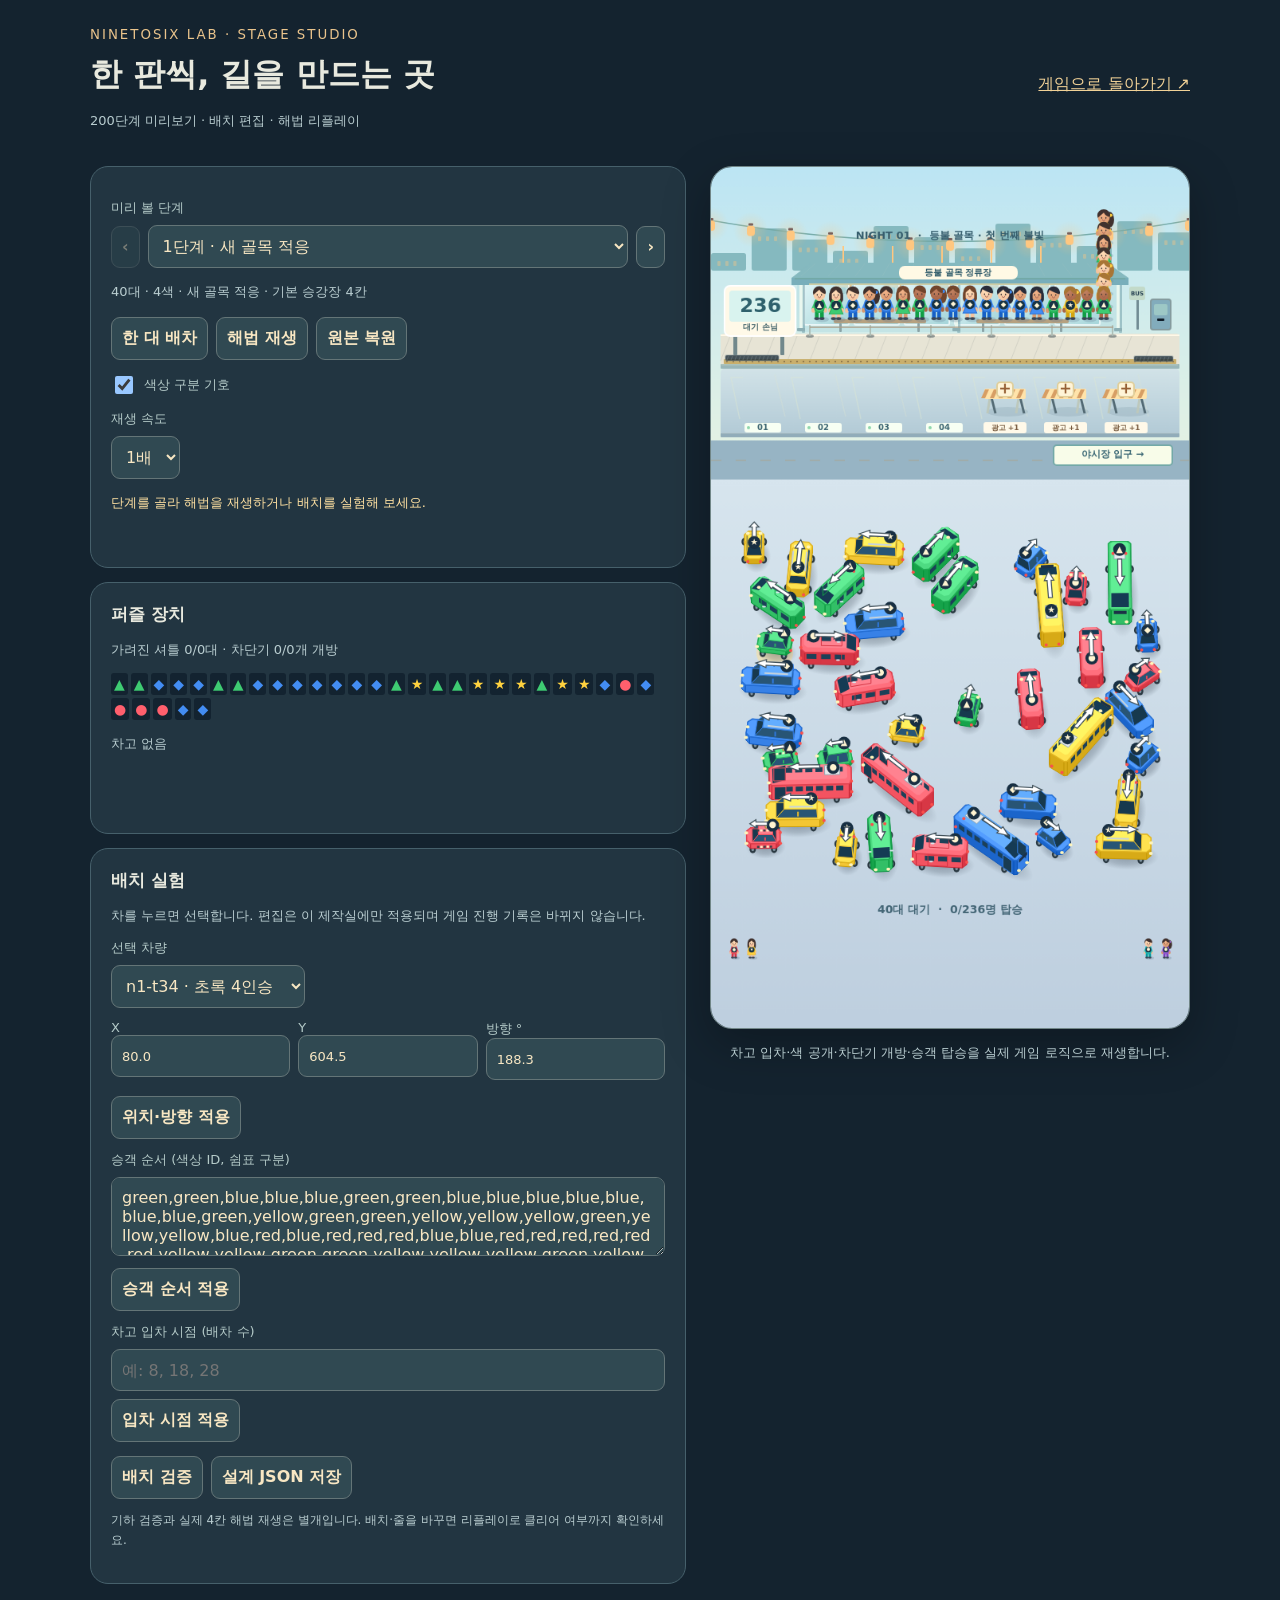
==== studio.html @ f146aacd "Release v55: paid undo and remove free guide" ====
<!doctype html><html lang="ko"><head><meta charset="utf-8"><meta name="viewport" content="width=device-width,initial-scale=1"><title>셔틀 제작실 · 200단계 미리보기</title><link rel="stylesheet" href="./studio.css?v=55"></head><body>
<header><div><small>NINETOSIX LAB · STAGE STUDIO</small><h1>한 판씩, 길을 만드는 곳</h1><p>200단계 미리보기 · 배치 편집 · 해법 리플레이</p></div><a href="./">게임으로 돌아가기 ↗</a></header>
<main><section class="controls"><div class="card"><label for="level">미리 볼 단계</label><div class="row"><button id="previous" aria-label="이전 단계">‹</button><select id="level"></select><button id="next" aria-label="다음 단계">›</button></div><p id="profile"></p><div class="row"><button id="step">한 대 배차</button><button id="auto">해법 재생</button><button id="reset">원본 복원</button></div><label class="check"><input id="assist" type="checkbox" checked> 색상 구분 기호</label><label for="speed">재생 속도</label><select id="speed"><option value="1">1배</option><option value="2">2배</option><option value="4">4배</option></select><p id="status" role="status" aria-live="polite"></p></div>
<div class="card"><h2>퍼즐 장치</h2><p id="devices"></p><div id="queue" aria-label="대기열 미리보기"></div><p id="garage"></p><div id="events" role="log" aria-label="최근 게임 이벤트"></div></div>
<div class="card"><h2>배치 실험</h2><p>차를 누르면 선택합니다. 편집은 이 제작실에만 적용되며 게임 진행 기록은 바뀌지 않습니다.</p><label for="car">선택 차량</label><select id="car"></select><div class="fields"><label>X<input id="x" type="number" step="1"></label><label>Y<input id="y" type="number" step="1"></label><label>방향 °<input id="angle" type="number" step="1"></label></div><button id="apply-car">위치·방향 적용</button><label for="queue-edit">승객 순서 (색상 ID, 쉼표 구분)</label><textarea id="queue-edit" rows="3" spellcheck="false"></textarea><button id="apply-queue">승객 순서 적용</button><label for="triggers">차고 입차 시점 (배차 수)</label><input id="triggers" placeholder="예: 8, 18, 28"><button id="apply-garage">입차 시점 적용</button><div class="row"><button id="validate">배치 검증</button><button id="export">설계 JSON 저장</button></div><p class="note">기하 검증과 실제 4칸 해법 재생은 별개입니다. 배치·줄을 바꾸면 리플레이로 클리어 여부까지 확인하세요.</p></div></section>
<section class="preview"><canvas id="scene" width="600" height="1080" aria-label="스테이지 미리보기"></canvas><p>차고 입차·색 공개·차단기 개방·승객 탑승을 실제 게임 로직으로 재생합니다.</p></section></main><script type="module" src="./studio.js?v=55"></script></body></html>
---- studio.css ----
:root{color-scheme:dark;font-family:system-ui,sans-serif;background:#14232f;color:#e8e9de}*{box-sizing:border-box}body{margin:0;padding:24px}header{max-width:1100px;margin:0 auto 22px;display:flex;justify-content:space-between;align-items:center;gap:20px}header small{color:#eac48c;letter-spacing:2px}h1{font-size:clamp(22px,4vw,32px);margin:10px 0}p{color:#b9cdd0;line-height:1.65;font-size:13px}a{color:#f2d297;white-space:nowrap}main{max-width:1100px;margin:auto;display:grid;grid-template-columns:1fr 480px;gap:24px;align-items:start}.controls{display:grid;gap:14px}.card{background:#223541;border:1px solid #46606b;border-radius:18px;padding:20px}.row{display:flex;gap:8px;flex-wrap:wrap;align-items:center}button,select,input,textarea{font:inherit;border:1px solid #647577;border-radius:9px;background:#304952;color:#f8e7c3;padding:10px;min-height:42px}button{cursor:pointer;font-weight:700}button:hover{background:#425d63}button:disabled{opacity:.4;cursor:default}select{flex:1;min-width:0}label{display:block;font-size:13px;color:#b5cbc9;margin:12px 0 8px}input,textarea{width:100%}.check{display:flex;align-items:center;gap:8px}.check input{width:18px;min-height:20px}h2{font-size:17px;margin:0 0 8px}.preview{position:sticky;top:16px}canvas{display:block;width:100%;border-radius:22px;border:1px solid #718687;box-shadow:0 16px 48px #0004}.preview p{text-align:center}.fields{display:grid;grid-template-columns:repeat(3,1fr);gap:8px}.fields input{min-width:0}#queue{display:flex;gap:3px;flex-wrap:wrap}#queue i{font-style:normal;font-size:14px;color:var(--color);background:#132330;padding:3px;border-radius:3px}#status{color:#ffe1a2;min-height:42px}#events{font-size:12px;line-height:1.7;color:#b9d9cb;min-height:45px}.note{font-size:12px}.card>button{margin-top:8px}.card>.row:last-of-type{margin-top:14px}:focus-visible{outline:3px solid #ffd98f;outline-offset:3px}@media(max-width:800px){body{padding:14px}header{display:block}header a{font-size:13px}main{display:flex;flex-direction:column-reverse}.preview{position:static;width:min(100%,420px);align-self:center}.controls{width:100%}}@media(prefers-reduced-motion:reduce){*{scroll-behavior:auto}}
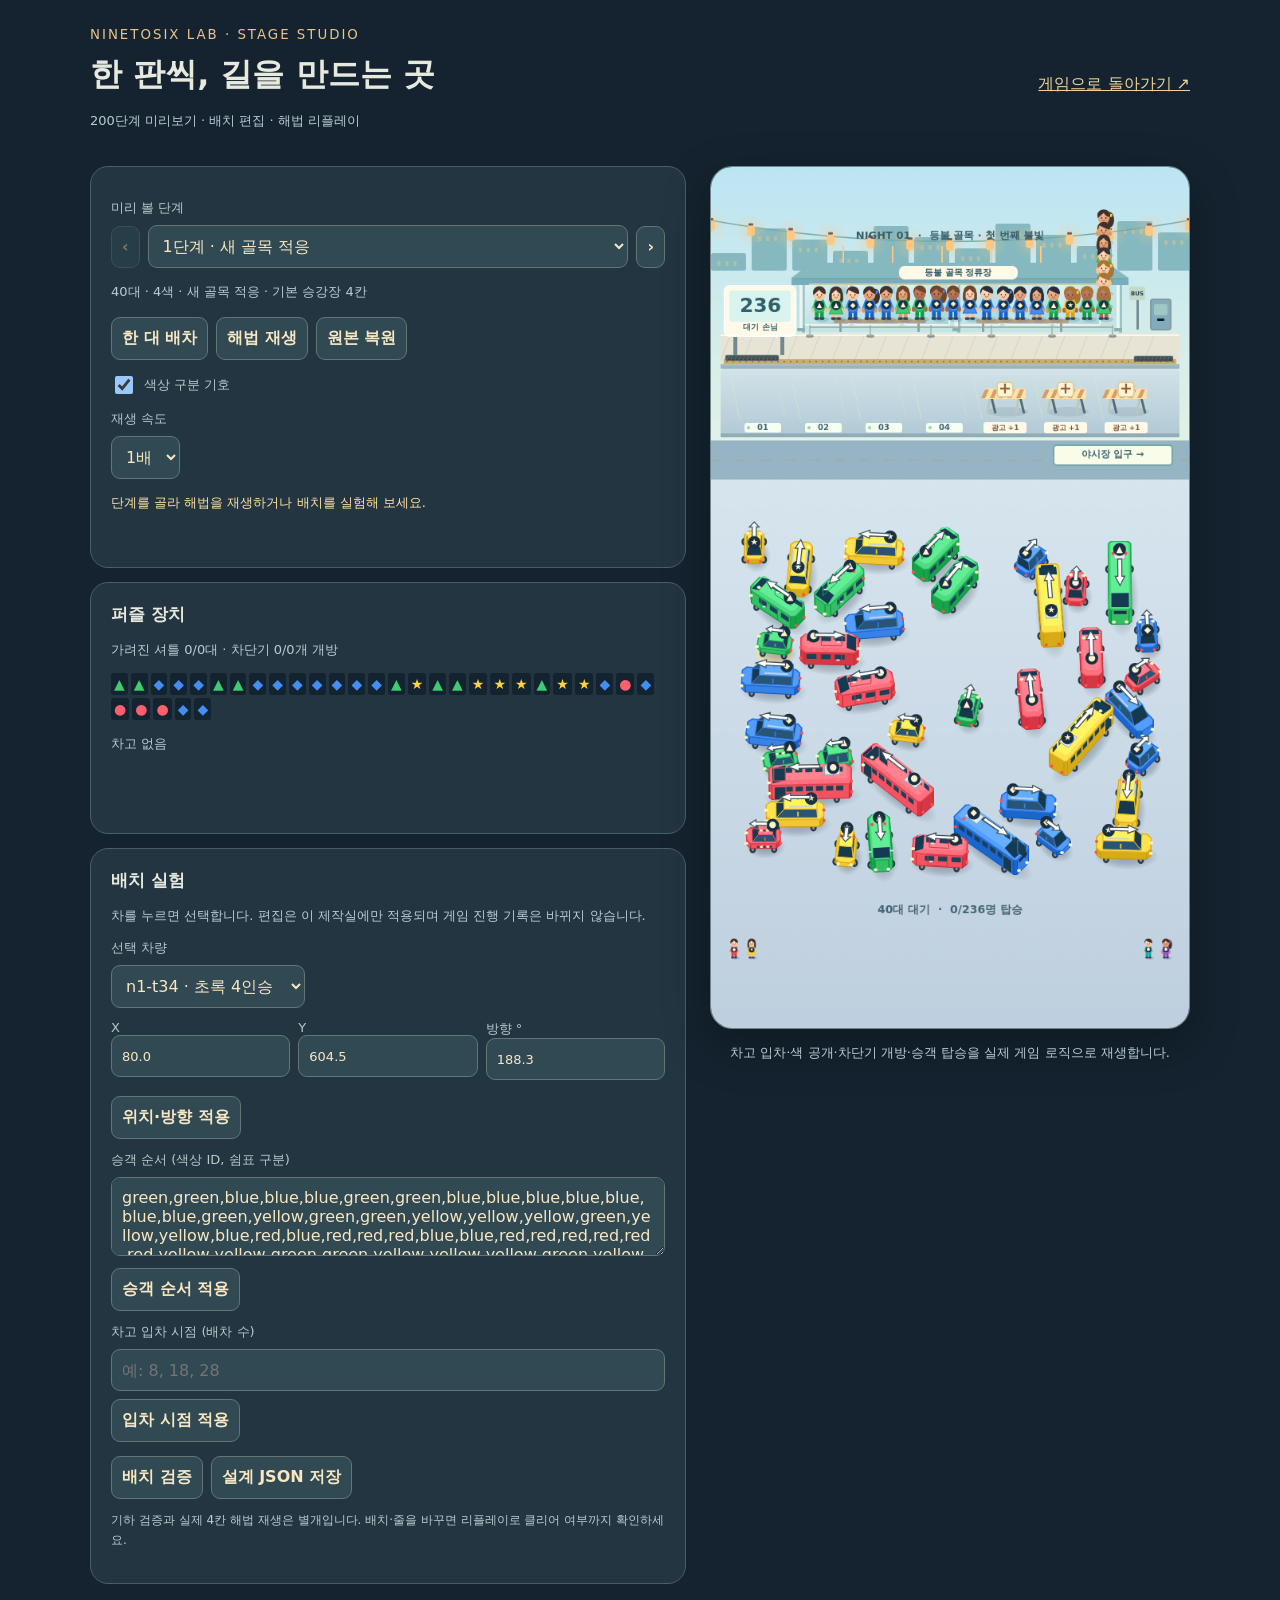
==== commit e74b7416: "Release v56: faster vehicles and revised item prices" ====
--- a/studio.html
+++ b/studio.html
@@ -1,6 +1,6 @@
-<!doctype html><html lang="ko"><head><meta charset="utf-8"><meta name="viewport" content="width=device-width,initial-scale=1"><title>셔틀 제작실 · 200단계 미리보기</title><link rel="stylesheet" href="./studio.css?v=55"></head><body>
+<!doctype html><html lang="ko"><head><meta charset="utf-8"><meta name="viewport" content="width=device-width,initial-scale=1"><title>셔틀 제작실 · 200단계 미리보기</title><link rel="stylesheet" href="./studio.css?v=56"></head><body>
 <header><div><small>NINETOSIX LAB · STAGE STUDIO</small><h1>한 판씩, 길을 만드는 곳</h1><p>200단계 미리보기 · 배치 편집 · 해법 리플레이</p></div><a href="./">게임으로 돌아가기 ↗</a></header>
 <main><section class="controls"><div class="card"><label for="level">미리 볼 단계</label><div class="row"><button id="previous" aria-label="이전 단계">‹</button><select id="level"></select><button id="next" aria-label="다음 단계">›</button></div><p id="profile"></p><div class="row"><button id="step">한 대 배차</button><button id="auto">해법 재생</button><button id="reset">원본 복원</button></div><label class="check"><input id="assist" type="checkbox" checked> 색상 구분 기호</label><label for="speed">재생 속도</label><select id="speed"><option value="1">1배</option><option value="2">2배</option><option value="4">4배</option></select><p id="status" role="status" aria-live="polite"></p></div>
 <div class="card"><h2>퍼즐 장치</h2><p id="devices"></p><div id="queue" aria-label="대기열 미리보기"></div><p id="garage"></p><div id="events" role="log" aria-label="최근 게임 이벤트"></div></div>
 <div class="card"><h2>배치 실험</h2><p>차를 누르면 선택합니다. 편집은 이 제작실에만 적용되며 게임 진행 기록은 바뀌지 않습니다.</p><label for="car">선택 차량</label><select id="car"></select><div class="fields"><label>X<input id="x" type="number" step="1"></label><label>Y<input id="y" type="number" step="1"></label><label>방향 °<input id="angle" type="number" step="1"></label></div><button id="apply-car">위치·방향 적용</button><label for="queue-edit">승객 순서 (색상 ID, 쉼표 구분)</label><textarea id="queue-edit" rows="3" spellcheck="false"></textarea><button id="apply-queue">승객 순서 적용</button><label for="triggers">차고 입차 시점 (배차 수)</label><input id="triggers" placeholder="예: 8, 18, 28"><button id="apply-garage">입차 시점 적용</button><div class="row"><button id="validate">배치 검증</button><button id="export">설계 JSON 저장</button></div><p class="note">기하 검증과 실제 4칸 해법 재생은 별개입니다. 배치·줄을 바꾸면 리플레이로 클리어 여부까지 확인하세요.</p></div></section>
-<section class="preview"><canvas id="scene" width="600" height="1080" aria-label="스테이지 미리보기"></canvas><p>차고 입차·색 공개·차단기 개방·승객 탑승을 실제 게임 로직으로 재생합니다.</p></section></main><script type="module" src="./studio.js?v=55"></script></body></html>
+<section class="preview"><canvas id="scene" width="600" height="1080" aria-label="스테이지 미리보기"></canvas><p>차고 입차·색 공개·차단기 개방·승객 탑승을 실제 게임 로직으로 재생합니다.</p></section></main><script type="module" src="./studio.js?v=56"></script></body></html>
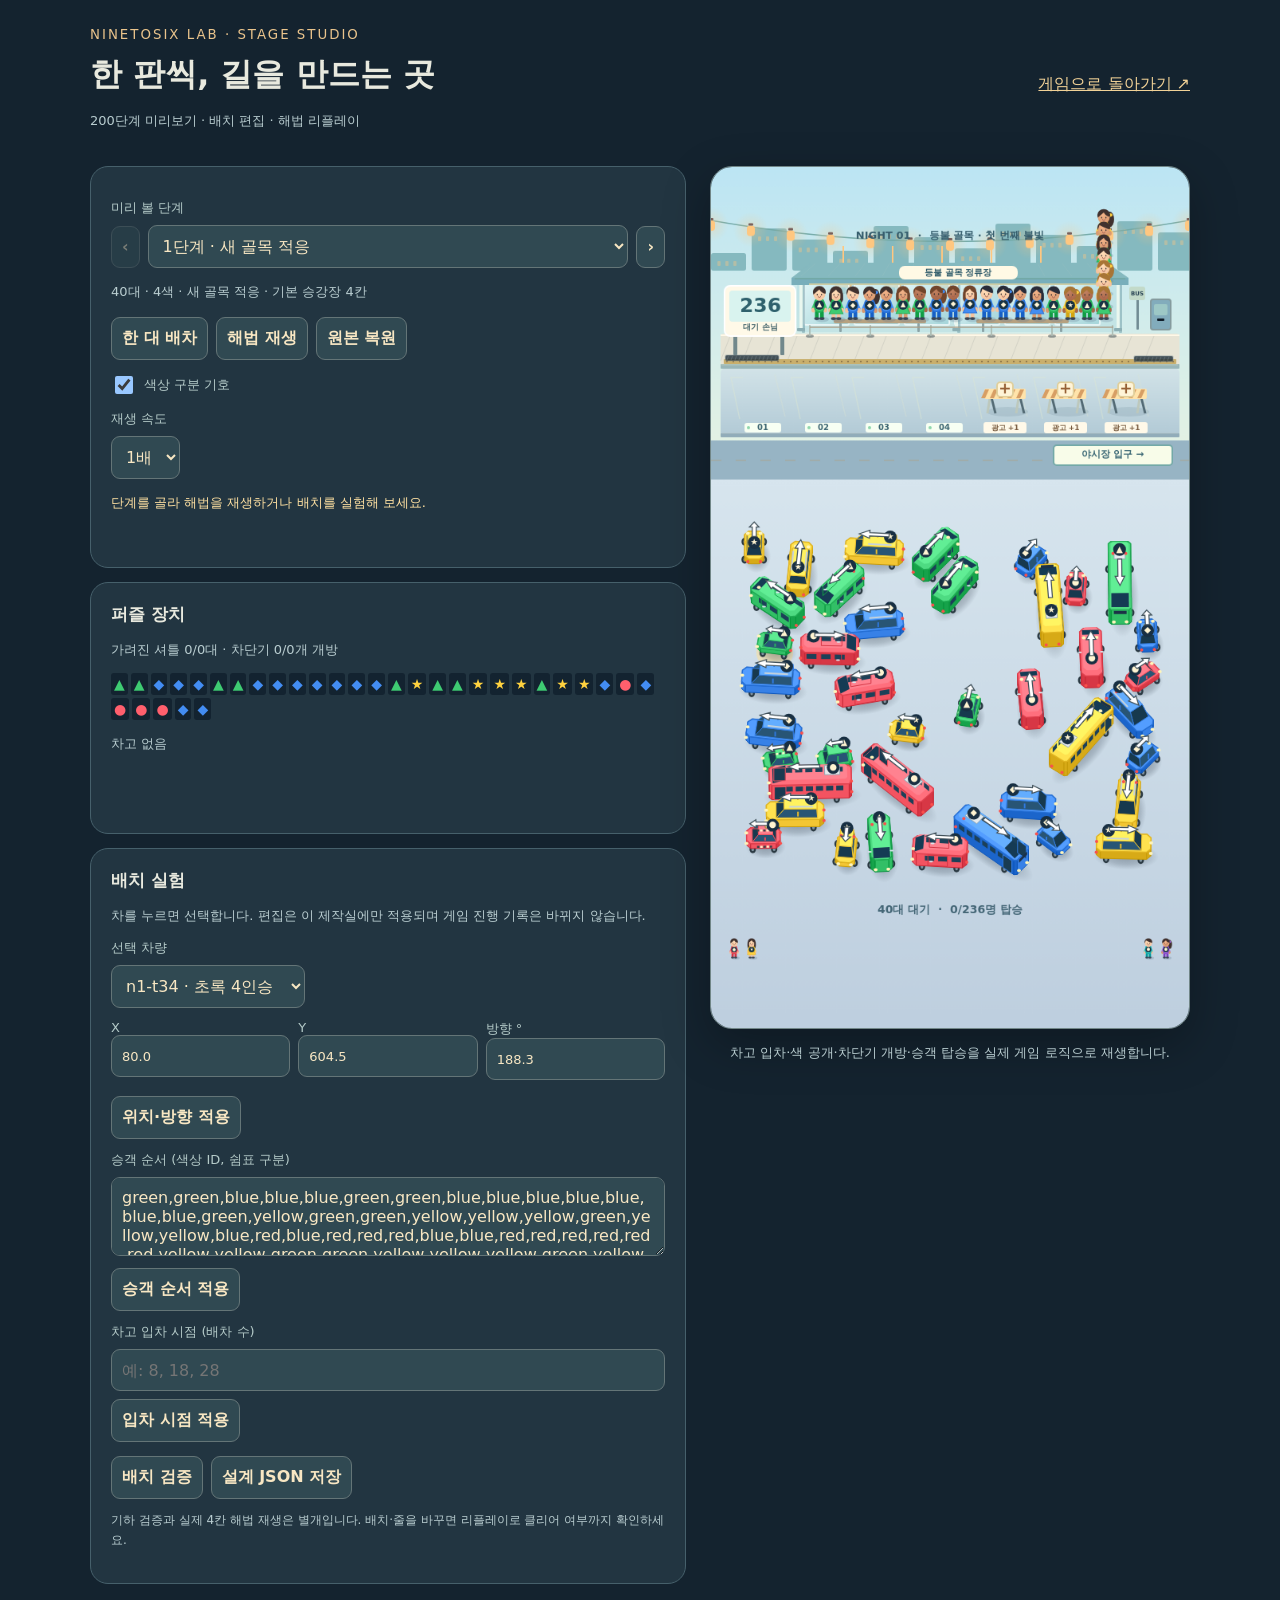
==== commit a16478fe: "Release v57: choose whether to accept queue cutters" ====
--- a/studio.html
+++ b/studio.html
@@ -1,6 +1,6 @@
-<!doctype html><html lang="ko"><head><meta charset="utf-8"><meta name="viewport" content="width=device-width,initial-scale=1"><title>셔틀 제작실 · 200단계 미리보기</title><link rel="stylesheet" href="./studio.css?v=56"></head><body>
+<!doctype html><html lang="ko"><head><meta charset="utf-8"><meta name="viewport" content="width=device-width,initial-scale=1"><title>셔틀 제작실 · 200단계 미리보기</title><link rel="stylesheet" href="./studio.css?v=57"></head><body>
 <header><div><small>NINETOSIX LAB · STAGE STUDIO</small><h1>한 판씩, 길을 만드는 곳</h1><p>200단계 미리보기 · 배치 편집 · 해법 리플레이</p></div><a href="./">게임으로 돌아가기 ↗</a></header>
 <main><section class="controls"><div class="card"><label for="level">미리 볼 단계</label><div class="row"><button id="previous" aria-label="이전 단계">‹</button><select id="level"></select><button id="next" aria-label="다음 단계">›</button></div><p id="profile"></p><div class="row"><button id="step">한 대 배차</button><button id="auto">해법 재생</button><button id="reset">원본 복원</button></div><label class="check"><input id="assist" type="checkbox" checked> 색상 구분 기호</label><label for="speed">재생 속도</label><select id="speed"><option value="1">1배</option><option value="2">2배</option><option value="4">4배</option></select><p id="status" role="status" aria-live="polite"></p></div>
 <div class="card"><h2>퍼즐 장치</h2><p id="devices"></p><div id="queue" aria-label="대기열 미리보기"></div><p id="garage"></p><div id="events" role="log" aria-label="최근 게임 이벤트"></div></div>
 <div class="card"><h2>배치 실험</h2><p>차를 누르면 선택합니다. 편집은 이 제작실에만 적용되며 게임 진행 기록은 바뀌지 않습니다.</p><label for="car">선택 차량</label><select id="car"></select><div class="fields"><label>X<input id="x" type="number" step="1"></label><label>Y<input id="y" type="number" step="1"></label><label>방향 °<input id="angle" type="number" step="1"></label></div><button id="apply-car">위치·방향 적용</button><label for="queue-edit">승객 순서 (색상 ID, 쉼표 구분)</label><textarea id="queue-edit" rows="3" spellcheck="false"></textarea><button id="apply-queue">승객 순서 적용</button><label for="triggers">차고 입차 시점 (배차 수)</label><input id="triggers" placeholder="예: 8, 18, 28"><button id="apply-garage">입차 시점 적용</button><div class="row"><button id="validate">배치 검증</button><button id="export">설계 JSON 저장</button></div><p class="note">기하 검증과 실제 4칸 해법 재생은 별개입니다. 배치·줄을 바꾸면 리플레이로 클리어 여부까지 확인하세요.</p></div></section>
-<section class="preview"><canvas id="scene" width="600" height="1080" aria-label="스테이지 미리보기"></canvas><p>차고 입차·색 공개·차단기 개방·승객 탑승을 실제 게임 로직으로 재생합니다.</p></section></main><script type="module" src="./studio.js?v=56"></script></body></html>
+<section class="preview"><canvas id="scene" width="600" height="1080" aria-label="스테이지 미리보기"></canvas><p>차고 입차·색 공개·차단기 개방·승객 탑승을 실제 게임 로직으로 재생합니다.</p></section></main><script type="module" src="./studio.js?v=57"></script></body></html>
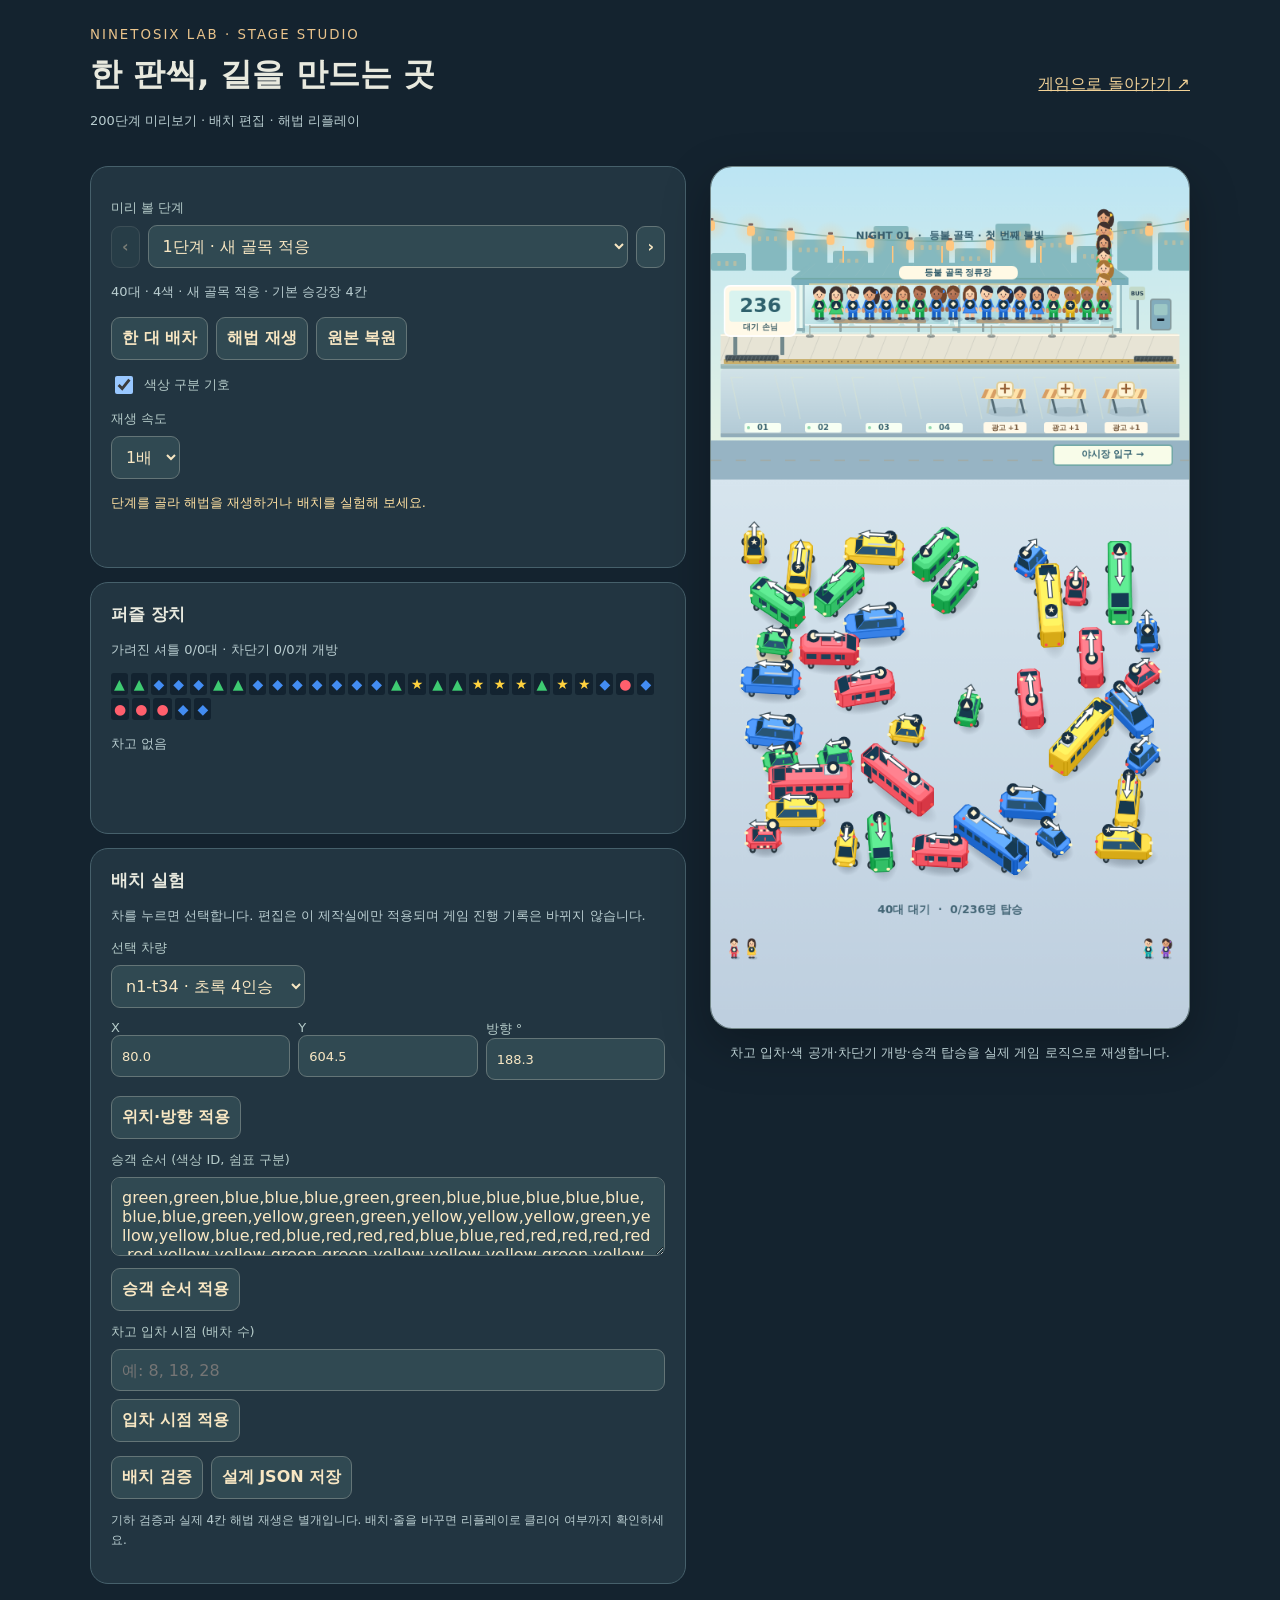
==== commit f77f3368: "Release v58: rewarded ads for retries" ====
--- a/studio.html
+++ b/studio.html
@@ -1,6 +1,6 @@
-<!doctype html><html lang="ko"><head><meta charset="utf-8"><meta name="viewport" content="width=device-width,initial-scale=1"><title>셔틀 제작실 · 200단계 미리보기</title><link rel="stylesheet" href="./studio.css?v=57"></head><body>
+<!doctype html><html lang="ko"><head><meta charset="utf-8"><meta name="viewport" content="width=device-width,initial-scale=1"><title>셔틀 제작실 · 200단계 미리보기</title><link rel="stylesheet" href="./studio.css?v=58"></head><body>
 <header><div><small>NINETOSIX LAB · STAGE STUDIO</small><h1>한 판씩, 길을 만드는 곳</h1><p>200단계 미리보기 · 배치 편집 · 해법 리플레이</p></div><a href="./">게임으로 돌아가기 ↗</a></header>
 <main><section class="controls"><div class="card"><label for="level">미리 볼 단계</label><div class="row"><button id="previous" aria-label="이전 단계">‹</button><select id="level"></select><button id="next" aria-label="다음 단계">›</button></div><p id="profile"></p><div class="row"><button id="step">한 대 배차</button><button id="auto">해법 재생</button><button id="reset">원본 복원</button></div><label class="check"><input id="assist" type="checkbox" checked> 색상 구분 기호</label><label for="speed">재생 속도</label><select id="speed"><option value="1">1배</option><option value="2">2배</option><option value="4">4배</option></select><p id="status" role="status" aria-live="polite"></p></div>
 <div class="card"><h2>퍼즐 장치</h2><p id="devices"></p><div id="queue" aria-label="대기열 미리보기"></div><p id="garage"></p><div id="events" role="log" aria-label="최근 게임 이벤트"></div></div>
 <div class="card"><h2>배치 실험</h2><p>차를 누르면 선택합니다. 편집은 이 제작실에만 적용되며 게임 진행 기록은 바뀌지 않습니다.</p><label for="car">선택 차량</label><select id="car"></select><div class="fields"><label>X<input id="x" type="number" step="1"></label><label>Y<input id="y" type="number" step="1"></label><label>방향 °<input id="angle" type="number" step="1"></label></div><button id="apply-car">위치·방향 적용</button><label for="queue-edit">승객 순서 (색상 ID, 쉼표 구분)</label><textarea id="queue-edit" rows="3" spellcheck="false"></textarea><button id="apply-queue">승객 순서 적용</button><label for="triggers">차고 입차 시점 (배차 수)</label><input id="triggers" placeholder="예: 8, 18, 28"><button id="apply-garage">입차 시점 적용</button><div class="row"><button id="validate">배치 검증</button><button id="export">설계 JSON 저장</button></div><p class="note">기하 검증과 실제 4칸 해법 재생은 별개입니다. 배치·줄을 바꾸면 리플레이로 클리어 여부까지 확인하세요.</p></div></section>
-<section class="preview"><canvas id="scene" width="600" height="1080" aria-label="스테이지 미리보기"></canvas><p>차고 입차·색 공개·차단기 개방·승객 탑승을 실제 게임 로직으로 재생합니다.</p></section></main><script type="module" src="./studio.js?v=57"></script></body></html>
+<section class="preview"><canvas id="scene" width="600" height="1080" aria-label="스테이지 미리보기"></canvas><p>차고 입차·색 공개·차단기 개방·승객 탑승을 실제 게임 로직으로 재생합니다.</p></section></main><script type="module" src="./studio.js?v=58"></script></body></html>
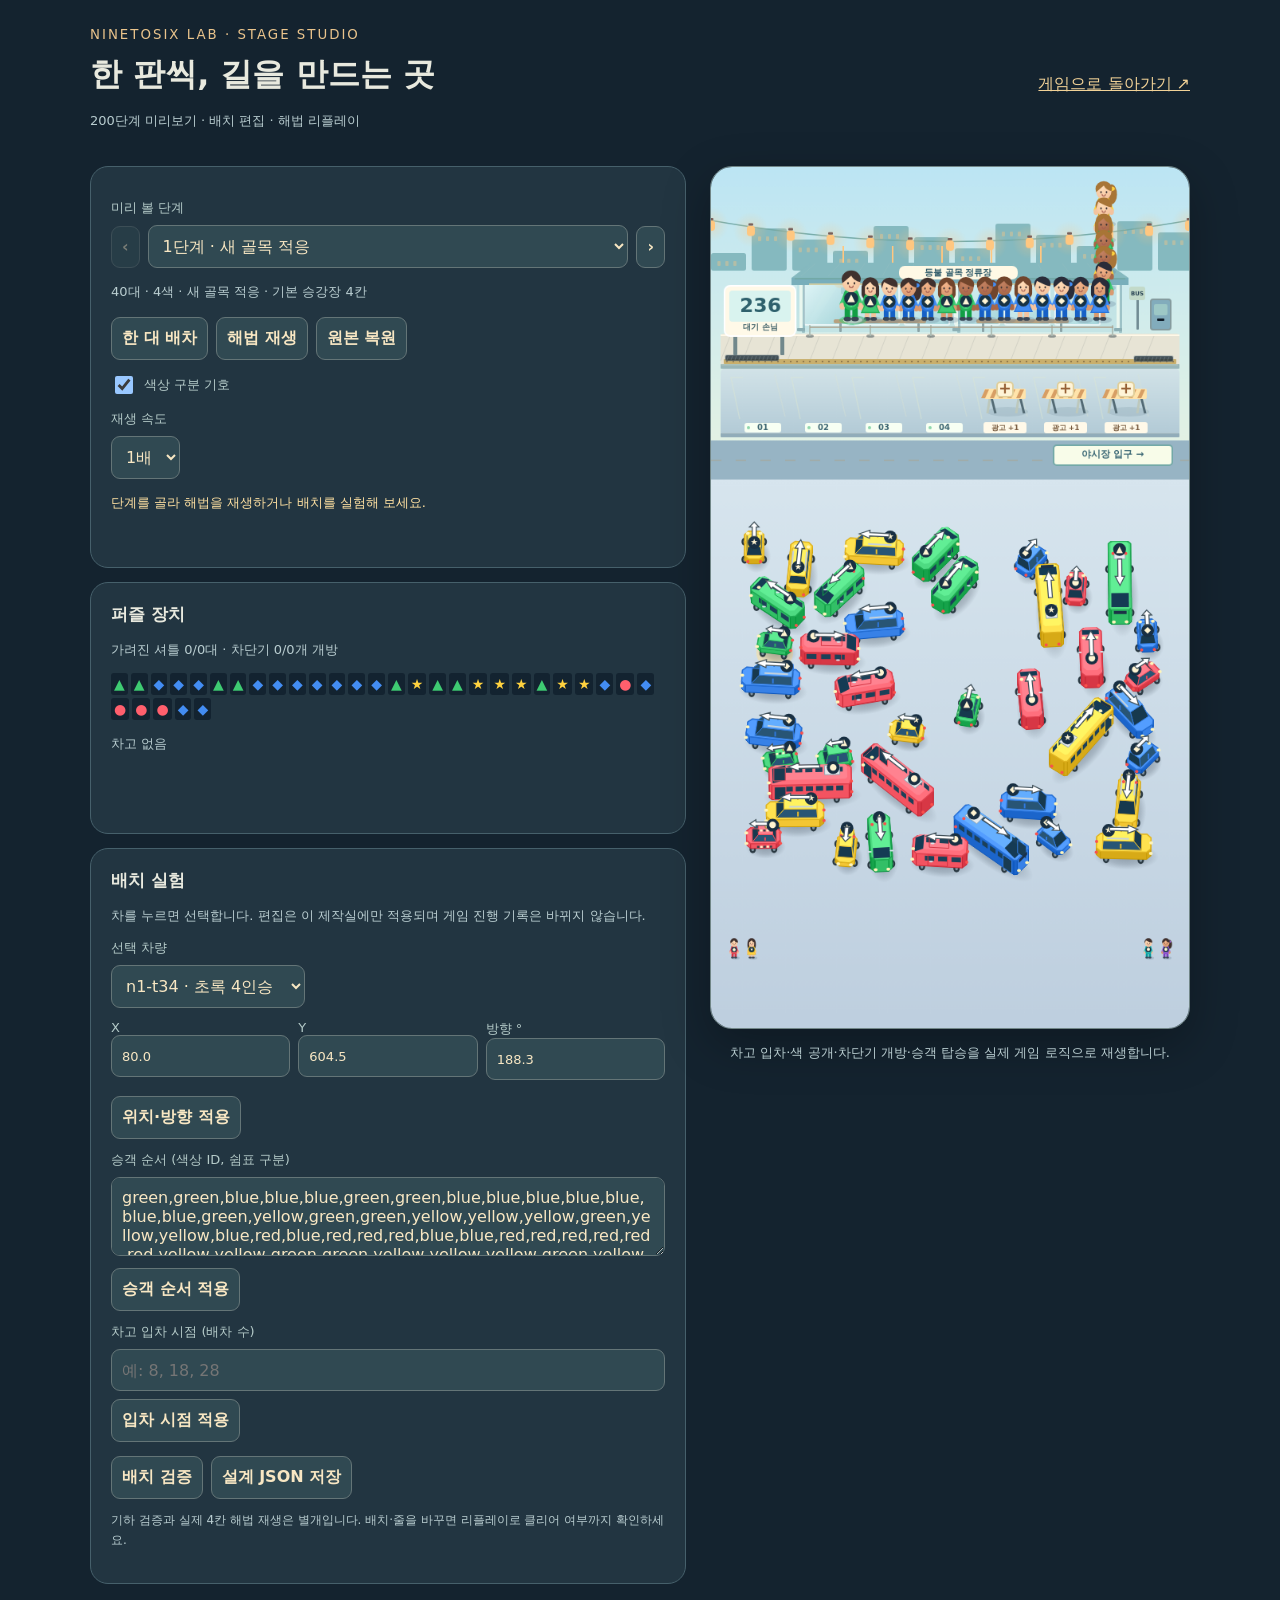
==== commit 0c73aec9: "Deploy v59: larger passengers, tighter stars, daily missions and new lanterns Built from pickup-rush" ====
--- a/studio.html
+++ b/studio.html
@@ -1,6 +1,6 @@
-<!doctype html><html lang="ko"><head><meta charset="utf-8"><meta name="viewport" content="width=device-width,initial-scale=1"><title>셔틀 제작실 · 200단계 미리보기</title><link rel="stylesheet" href="./studio.css?v=58"></head><body>
+<!doctype html><html lang="ko"><head><meta charset="utf-8"><meta name="viewport" content="width=device-width,initial-scale=1"><title>셔틀 제작실 · 200단계 미리보기</title><link rel="stylesheet" href="./studio.css?v=59"></head><body>
 <header><div><small>NINETOSIX LAB · STAGE STUDIO</small><h1>한 판씩, 길을 만드는 곳</h1><p>200단계 미리보기 · 배치 편집 · 해법 리플레이</p></div><a href="./">게임으로 돌아가기 ↗</a></header>
 <main><section class="controls"><div class="card"><label for="level">미리 볼 단계</label><div class="row"><button id="previous" aria-label="이전 단계">‹</button><select id="level"></select><button id="next" aria-label="다음 단계">›</button></div><p id="profile"></p><div class="row"><button id="step">한 대 배차</button><button id="auto">해법 재생</button><button id="reset">원본 복원</button></div><label class="check"><input id="assist" type="checkbox" checked> 색상 구분 기호</label><label for="speed">재생 속도</label><select id="speed"><option value="1">1배</option><option value="2">2배</option><option value="4">4배</option></select><p id="status" role="status" aria-live="polite"></p></div>
 <div class="card"><h2>퍼즐 장치</h2><p id="devices"></p><div id="queue" aria-label="대기열 미리보기"></div><p id="garage"></p><div id="events" role="log" aria-label="최근 게임 이벤트"></div></div>
 <div class="card"><h2>배치 실험</h2><p>차를 누르면 선택합니다. 편집은 이 제작실에만 적용되며 게임 진행 기록은 바뀌지 않습니다.</p><label for="car">선택 차량</label><select id="car"></select><div class="fields"><label>X<input id="x" type="number" step="1"></label><label>Y<input id="y" type="number" step="1"></label><label>방향 °<input id="angle" type="number" step="1"></label></div><button id="apply-car">위치·방향 적용</button><label for="queue-edit">승객 순서 (색상 ID, 쉼표 구분)</label><textarea id="queue-edit" rows="3" spellcheck="false"></textarea><button id="apply-queue">승객 순서 적용</button><label for="triggers">차고 입차 시점 (배차 수)</label><input id="triggers" placeholder="예: 8, 18, 28"><button id="apply-garage">입차 시점 적용</button><div class="row"><button id="validate">배치 검증</button><button id="export">설계 JSON 저장</button></div><p class="note">기하 검증과 실제 4칸 해법 재생은 별개입니다. 배치·줄을 바꾸면 리플레이로 클리어 여부까지 확인하세요.</p></div></section>
-<section class="preview"><canvas id="scene" width="600" height="1080" aria-label="스테이지 미리보기"></canvas><p>차고 입차·색 공개·차단기 개방·승객 탑승을 실제 게임 로직으로 재생합니다.</p></section></main><script type="module" src="./studio.js?v=58"></script></body></html>
+<section class="preview"><canvas id="scene" width="600" height="1080" aria-label="스테이지 미리보기"></canvas><p>차고 입차·색 공개·차단기 개방·승객 탑승을 실제 게임 로직으로 재생합니다.</p></section></main><script type="module" src="./studio.js?v=59"></script></body></html>
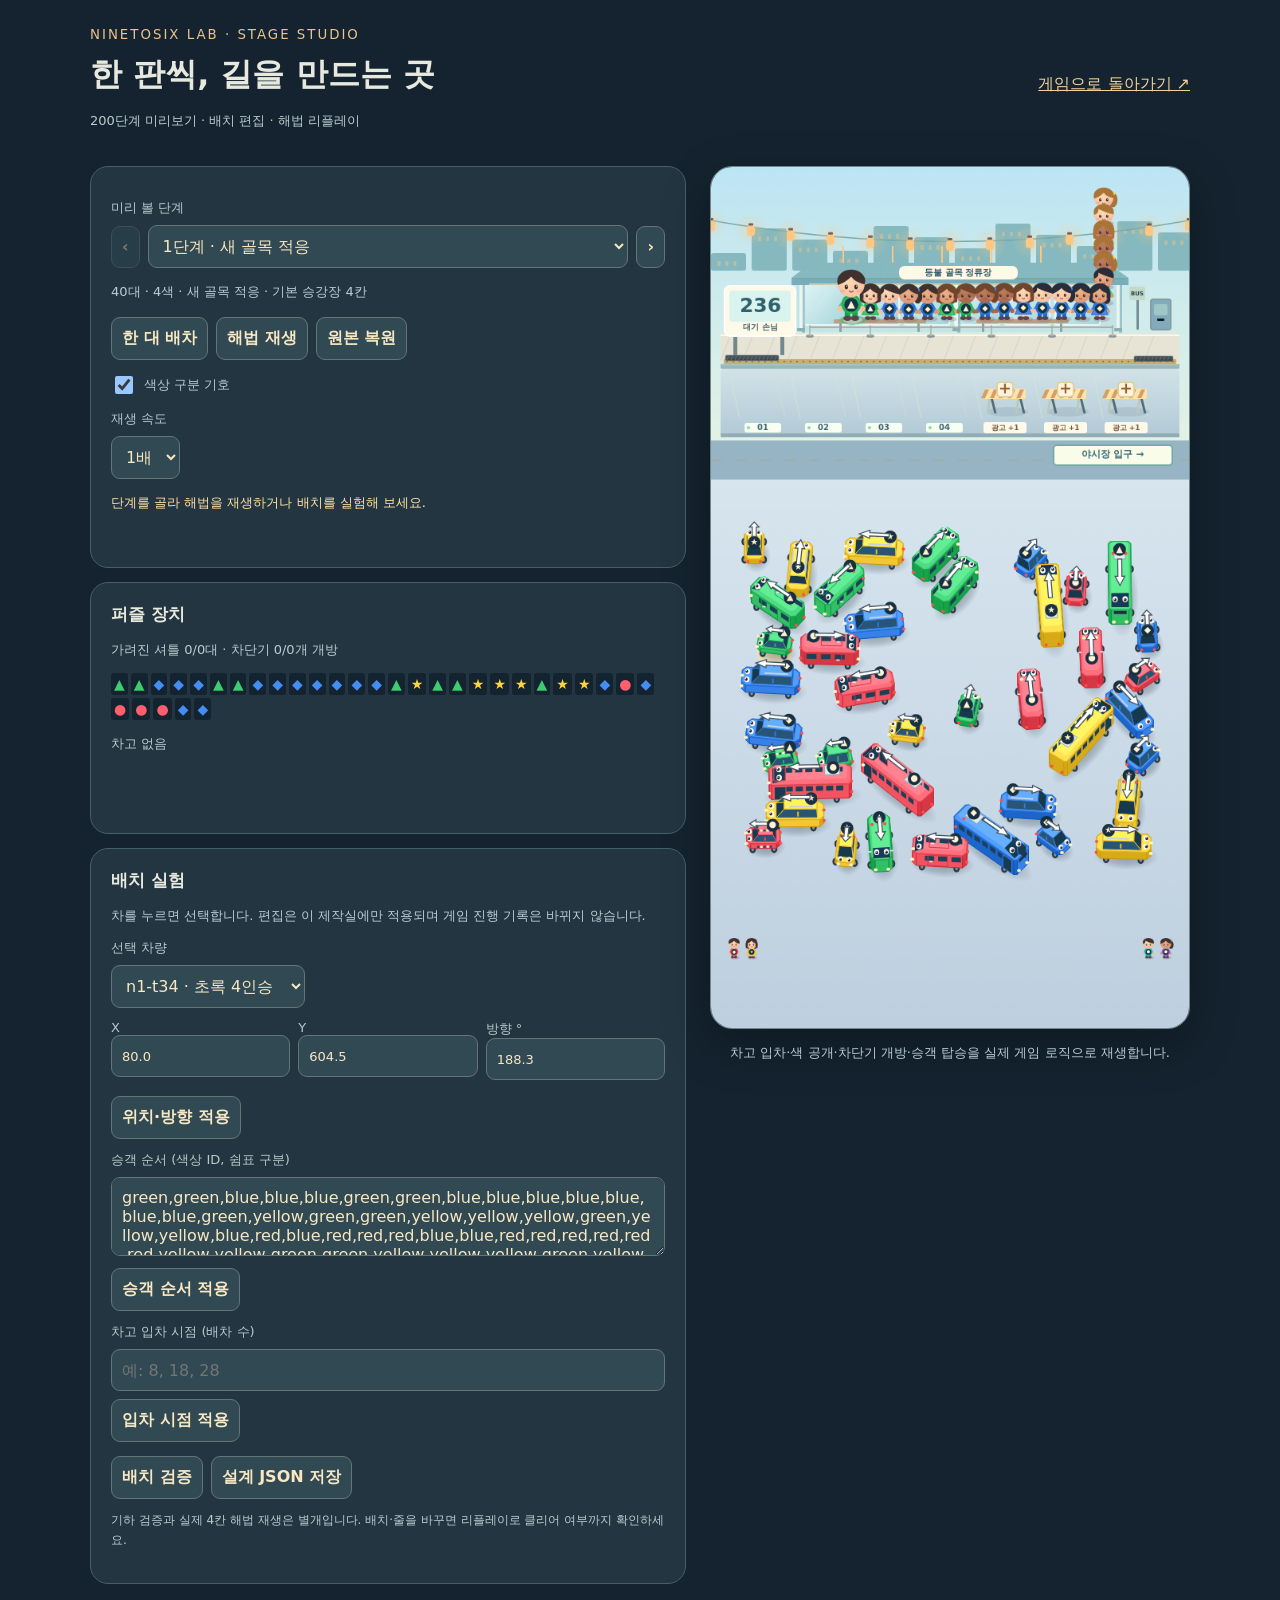
==== commit 6588e6ad: "Deploy v60: cute pastel UI, rounded font, chibi passengers and car faces Built from pickup-rush-colo" ====
--- a/studio.html
+++ b/studio.html
@@ -1,6 +1,6 @@
-<!doctype html><html lang="ko"><head><meta charset="utf-8"><meta name="viewport" content="width=device-width,initial-scale=1"><title>셔틀 제작실 · 200단계 미리보기</title><link rel="stylesheet" href="./studio.css?v=59"></head><body>
+<!doctype html><html lang="ko"><head><meta charset="utf-8"><meta name="viewport" content="width=device-width,initial-scale=1"><title>셔틀 제작실 · 200단계 미리보기</title><link rel="stylesheet" href="./studio.css?v=60"></head><body>
 <header><div><small>NINETOSIX LAB · STAGE STUDIO</small><h1>한 판씩, 길을 만드는 곳</h1><p>200단계 미리보기 · 배치 편집 · 해법 리플레이</p></div><a href="./">게임으로 돌아가기 ↗</a></header>
 <main><section class="controls"><div class="card"><label for="level">미리 볼 단계</label><div class="row"><button id="previous" aria-label="이전 단계">‹</button><select id="level"></select><button id="next" aria-label="다음 단계">›</button></div><p id="profile"></p><div class="row"><button id="step">한 대 배차</button><button id="auto">해법 재생</button><button id="reset">원본 복원</button></div><label class="check"><input id="assist" type="checkbox" checked> 색상 구분 기호</label><label for="speed">재생 속도</label><select id="speed"><option value="1">1배</option><option value="2">2배</option><option value="4">4배</option></select><p id="status" role="status" aria-live="polite"></p></div>
 <div class="card"><h2>퍼즐 장치</h2><p id="devices"></p><div id="queue" aria-label="대기열 미리보기"></div><p id="garage"></p><div id="events" role="log" aria-label="최근 게임 이벤트"></div></div>
 <div class="card"><h2>배치 실험</h2><p>차를 누르면 선택합니다. 편집은 이 제작실에만 적용되며 게임 진행 기록은 바뀌지 않습니다.</p><label for="car">선택 차량</label><select id="car"></select><div class="fields"><label>X<input id="x" type="number" step="1"></label><label>Y<input id="y" type="number" step="1"></label><label>방향 °<input id="angle" type="number" step="1"></label></div><button id="apply-car">위치·방향 적용</button><label for="queue-edit">승객 순서 (색상 ID, 쉼표 구분)</label><textarea id="queue-edit" rows="3" spellcheck="false"></textarea><button id="apply-queue">승객 순서 적용</button><label for="triggers">차고 입차 시점 (배차 수)</label><input id="triggers" placeholder="예: 8, 18, 28"><button id="apply-garage">입차 시점 적용</button><div class="row"><button id="validate">배치 검증</button><button id="export">설계 JSON 저장</button></div><p class="note">기하 검증과 실제 4칸 해법 재생은 별개입니다. 배치·줄을 바꾸면 리플레이로 클리어 여부까지 확인하세요.</p></div></section>
-<section class="preview"><canvas id="scene" width="600" height="1080" aria-label="스테이지 미리보기"></canvas><p>차고 입차·색 공개·차단기 개방·승객 탑승을 실제 게임 로직으로 재생합니다.</p></section></main><script type="module" src="./studio.js?v=59"></script></body></html>
+<section class="preview"><canvas id="scene" width="600" height="1080" aria-label="스테이지 미리보기"></canvas><p>차고 입차·색 공개·차단기 개방·승객 탑승을 실제 게임 로직으로 재생합니다.</p></section></main><script type="module" src="./studio.js?v=60"></script></body></html>
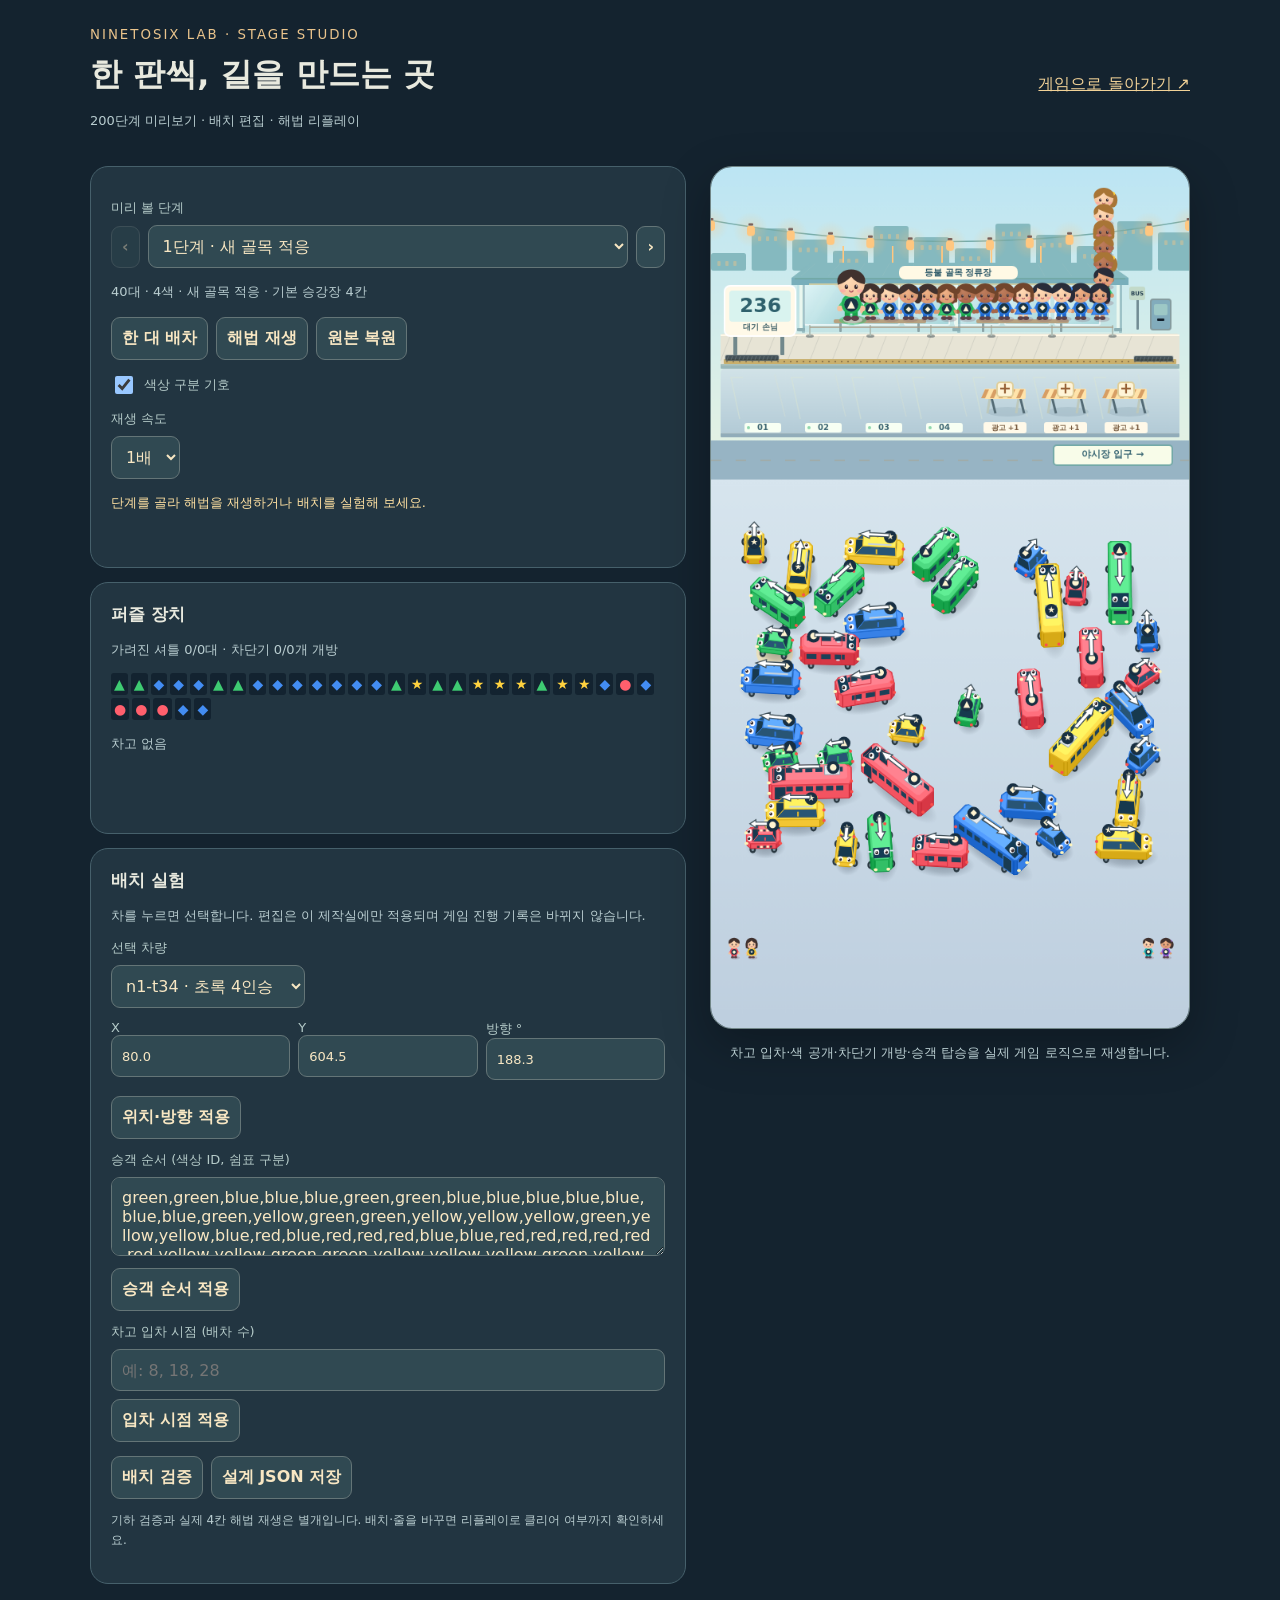
==== commit c9ded23f: "Prepare v61 mascot stamp cards sticker collection and verification" ====
--- a/studio.html
+++ b/studio.html
@@ -1,6 +1,6 @@
-<!doctype html><html lang="ko"><head><meta charset="utf-8"><meta name="viewport" content="width=device-width,initial-scale=1"><title>셔틀 제작실 · 200단계 미리보기</title><link rel="stylesheet" href="./studio.css?v=60"></head><body>
+<!doctype html><html lang="ko"><head><meta charset="utf-8"><meta name="viewport" content="width=device-width,initial-scale=1"><title>셔틀 제작실 · 200단계 미리보기</title><link rel="stylesheet" href="./studio.css?v=61"><link rel="icon" href="./brand/ninetosix-logo.png"></head><body>
 <header><div><small>NINETOSIX LAB · STAGE STUDIO</small><h1>한 판씩, 길을 만드는 곳</h1><p>200단계 미리보기 · 배치 편집 · 해법 리플레이</p></div><a href="./">게임으로 돌아가기 ↗</a></header>
 <main><section class="controls"><div class="card"><label for="level">미리 볼 단계</label><div class="row"><button id="previous" aria-label="이전 단계">‹</button><select id="level"></select><button id="next" aria-label="다음 단계">›</button></div><p id="profile"></p><div class="row"><button id="step">한 대 배차</button><button id="auto">해법 재생</button><button id="reset">원본 복원</button></div><label class="check"><input id="assist" type="checkbox" checked> 색상 구분 기호</label><label for="speed">재생 속도</label><select id="speed"><option value="1">1배</option><option value="2">2배</option><option value="4">4배</option></select><p id="status" role="status" aria-live="polite"></p></div>
 <div class="card"><h2>퍼즐 장치</h2><p id="devices"></p><div id="queue" aria-label="대기열 미리보기"></div><p id="garage"></p><div id="events" role="log" aria-label="최근 게임 이벤트"></div></div>
 <div class="card"><h2>배치 실험</h2><p>차를 누르면 선택합니다. 편집은 이 제작실에만 적용되며 게임 진행 기록은 바뀌지 않습니다.</p><label for="car">선택 차량</label><select id="car"></select><div class="fields"><label>X<input id="x" type="number" step="1"></label><label>Y<input id="y" type="number" step="1"></label><label>방향 °<input id="angle" type="number" step="1"></label></div><button id="apply-car">위치·방향 적용</button><label for="queue-edit">승객 순서 (색상 ID, 쉼표 구분)</label><textarea id="queue-edit" rows="3" spellcheck="false"></textarea><button id="apply-queue">승객 순서 적용</button><label for="triggers">차고 입차 시점 (배차 수)</label><input id="triggers" placeholder="예: 8, 18, 28"><button id="apply-garage">입차 시점 적용</button><div class="row"><button id="validate">배치 검증</button><button id="export">설계 JSON 저장</button></div><p class="note">기하 검증과 실제 4칸 해법 재생은 별개입니다. 배치·줄을 바꾸면 리플레이로 클리어 여부까지 확인하세요.</p></div></section>
-<section class="preview"><canvas id="scene" width="600" height="1080" aria-label="스테이지 미리보기"></canvas><p>차고 입차·색 공개·차단기 개방·승객 탑승을 실제 게임 로직으로 재생합니다.</p></section></main><script type="module" src="./studio.js?v=60"></script></body></html>
+<section class="preview"><canvas id="scene" width="600" height="1080" aria-label="스테이지 미리보기"></canvas><p>차고 입차·색 공개·차단기 개방·승객 탑승을 실제 게임 로직으로 재생합니다.</p></section></main><script type="module" src="./studio.js?v=61"></script></body></html>
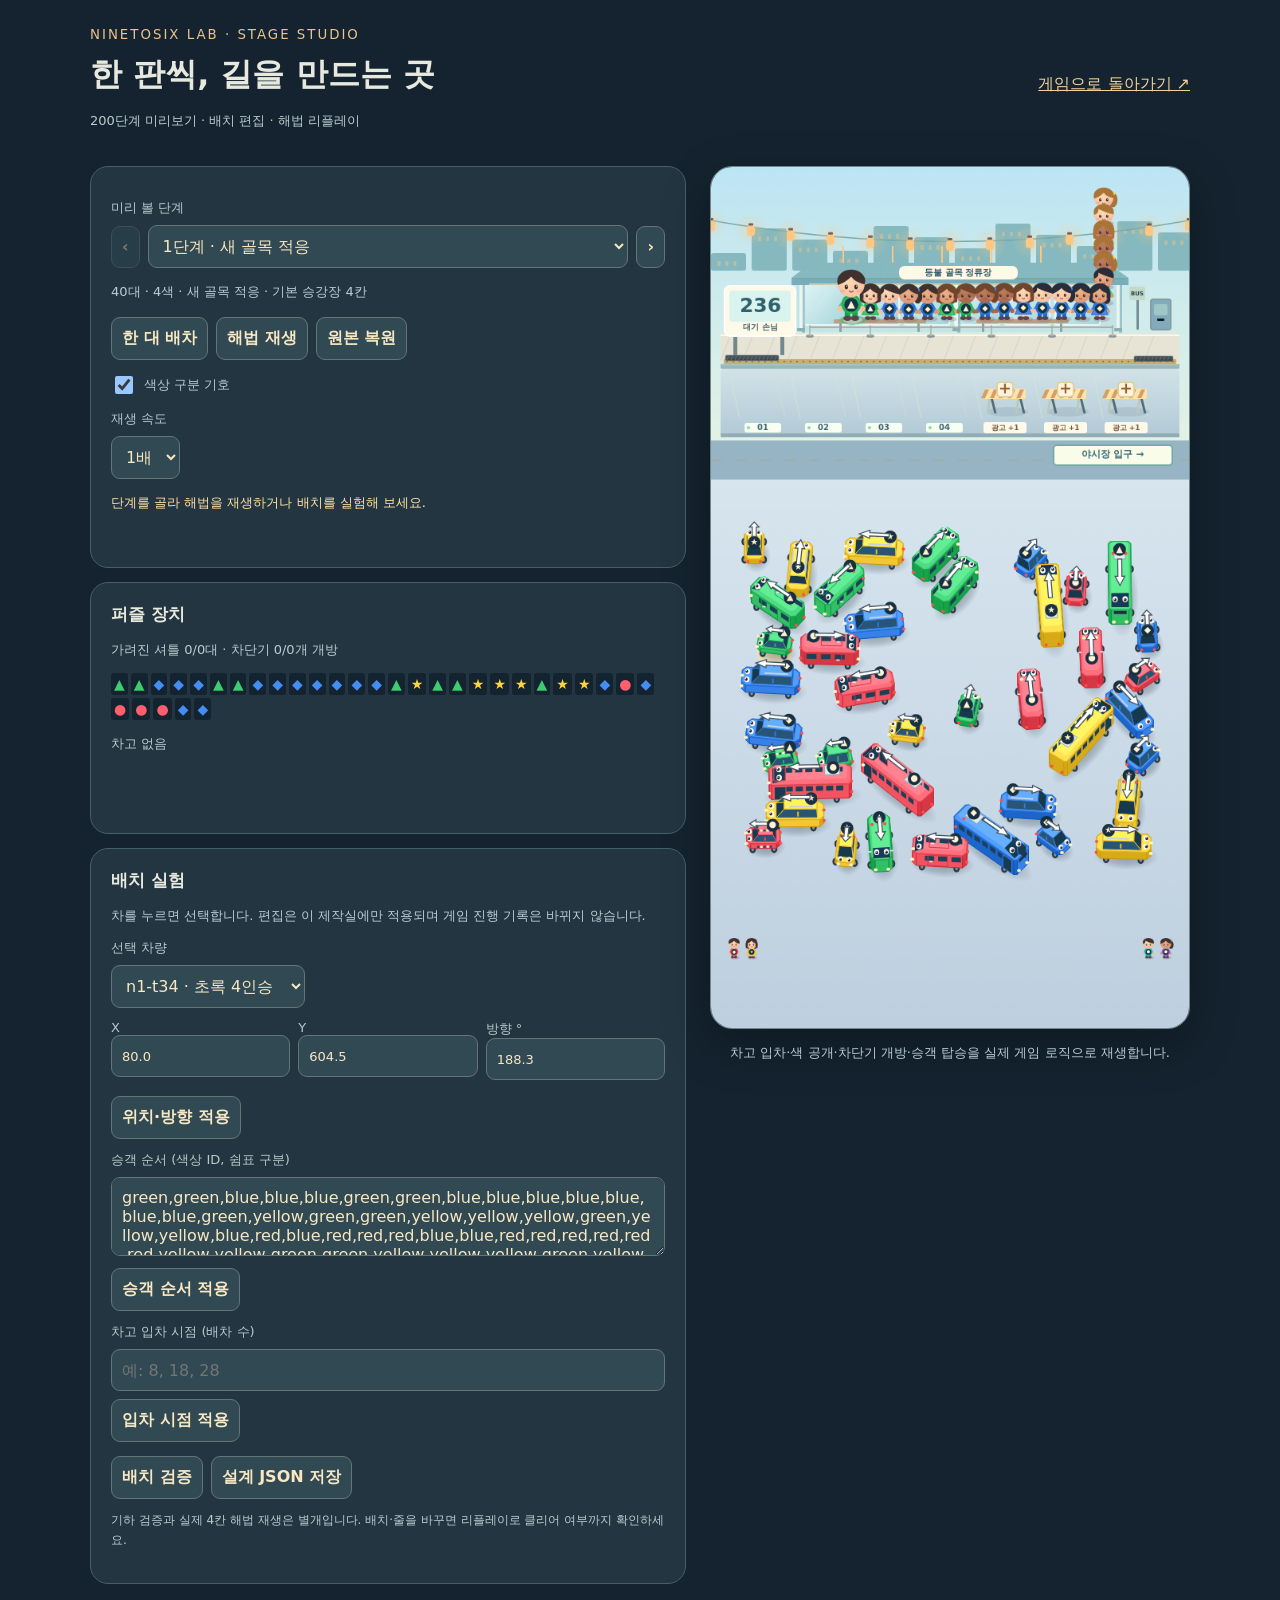
==== commit e939004a: "Prepare v62 candidate with two revised BGM tracks and playback verification" ====
--- a/studio.html
+++ b/studio.html
@@ -1,6 +1,6 @@
-<!doctype html><html lang="ko"><head><meta charset="utf-8"><meta name="viewport" content="width=device-width,initial-scale=1"><title>셔틀 제작실 · 200단계 미리보기</title><link rel="stylesheet" href="./studio.css?v=61"><link rel="icon" href="./brand/ninetosix-logo.png"></head><body>
+<!doctype html><html lang="ko"><head><meta charset="utf-8"><meta name="viewport" content="width=device-width,initial-scale=1"><title>셔틀 제작실 · 200단계 미리보기</title><link rel="stylesheet" href="./studio.css?v=62"><link rel="icon" href="./brand/ninetosix-logo.png"></head><body>
 <header><div><small>NINETOSIX LAB · STAGE STUDIO</small><h1>한 판씩, 길을 만드는 곳</h1><p>200단계 미리보기 · 배치 편집 · 해법 리플레이</p></div><a href="./">게임으로 돌아가기 ↗</a></header>
 <main><section class="controls"><div class="card"><label for="level">미리 볼 단계</label><div class="row"><button id="previous" aria-label="이전 단계">‹</button><select id="level"></select><button id="next" aria-label="다음 단계">›</button></div><p id="profile"></p><div class="row"><button id="step">한 대 배차</button><button id="auto">해법 재생</button><button id="reset">원본 복원</button></div><label class="check"><input id="assist" type="checkbox" checked> 색상 구분 기호</label><label for="speed">재생 속도</label><select id="speed"><option value="1">1배</option><option value="2">2배</option><option value="4">4배</option></select><p id="status" role="status" aria-live="polite"></p></div>
 <div class="card"><h2>퍼즐 장치</h2><p id="devices"></p><div id="queue" aria-label="대기열 미리보기"></div><p id="garage"></p><div id="events" role="log" aria-label="최근 게임 이벤트"></div></div>
 <div class="card"><h2>배치 실험</h2><p>차를 누르면 선택합니다. 편집은 이 제작실에만 적용되며 게임 진행 기록은 바뀌지 않습니다.</p><label for="car">선택 차량</label><select id="car"></select><div class="fields"><label>X<input id="x" type="number" step="1"></label><label>Y<input id="y" type="number" step="1"></label><label>방향 °<input id="angle" type="number" step="1"></label></div><button id="apply-car">위치·방향 적용</button><label for="queue-edit">승객 순서 (색상 ID, 쉼표 구분)</label><textarea id="queue-edit" rows="3" spellcheck="false"></textarea><button id="apply-queue">승객 순서 적용</button><label for="triggers">차고 입차 시점 (배차 수)</label><input id="triggers" placeholder="예: 8, 18, 28"><button id="apply-garage">입차 시점 적용</button><div class="row"><button id="validate">배치 검증</button><button id="export">설계 JSON 저장</button></div><p class="note">기하 검증과 실제 4칸 해법 재생은 별개입니다. 배치·줄을 바꾸면 리플레이로 클리어 여부까지 확인하세요.</p></div></section>
-<section class="preview"><canvas id="scene" width="600" height="1080" aria-label="스테이지 미리보기"></canvas><p>차고 입차·색 공개·차단기 개방·승객 탑승을 실제 게임 로직으로 재생합니다.</p></section></main><script type="module" src="./studio.js?v=61"></script></body></html>
+<section class="preview"><canvas id="scene" width="600" height="1080" aria-label="스테이지 미리보기"></canvas><p>차고 입차·색 공개·차단기 개방·승객 탑승을 실제 게임 로직으로 재생합니다.</p></section></main><script type="module" src="./studio.js?v=62"></script></body></html>
